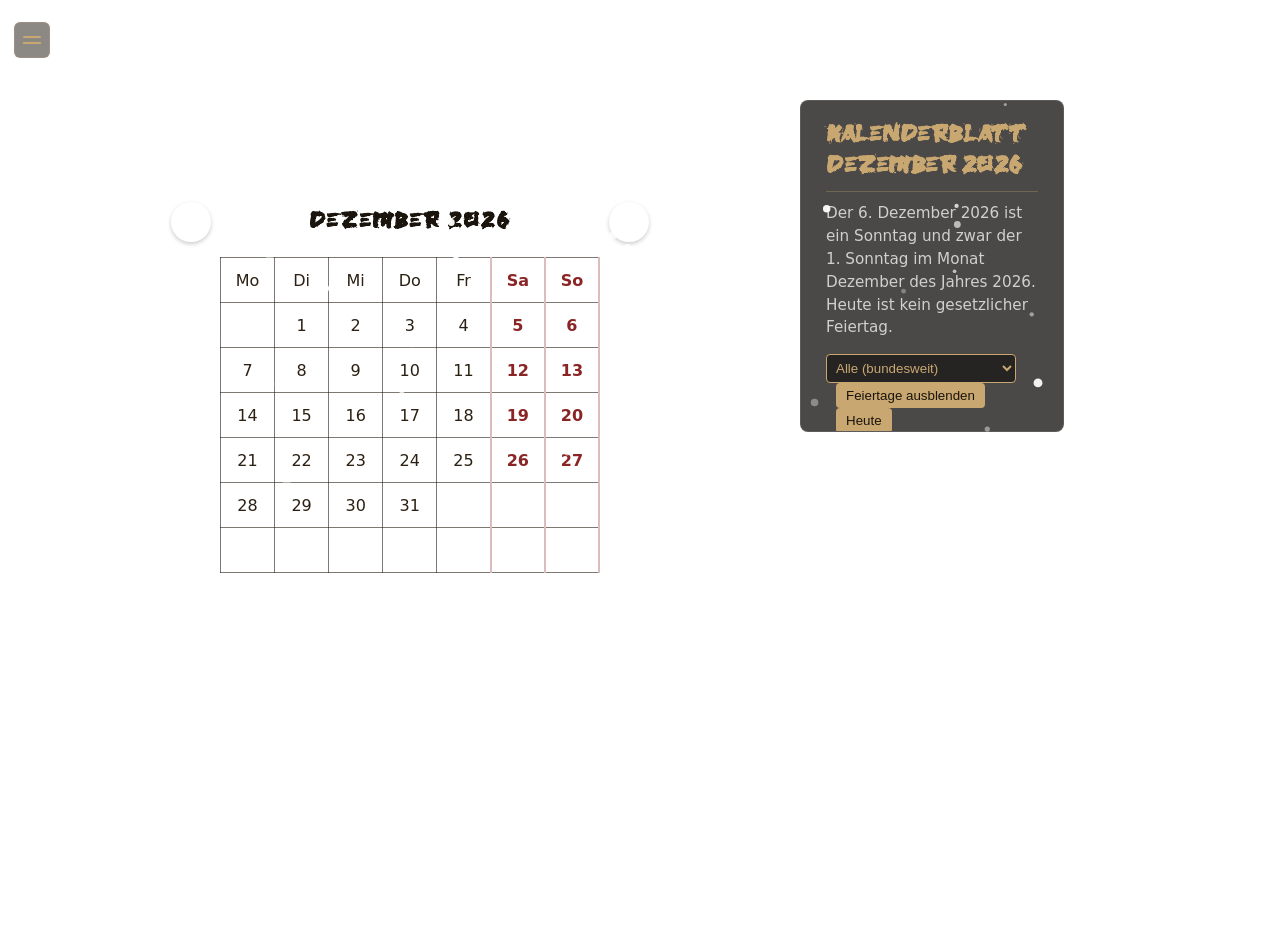
==== index.html @ 2940bd31 "kalendar update" ====
<!doctype html>
<html lang="de">
  <head>
    <meta charset="utf-8" />
    <meta name="viewport" content="width=device-width, initial-scale=1.0" />
    <title>Kalenderblatt</title>

    <!-- CSS-Dateien: aufgeteilt nach Bereichen -->
    <link rel="stylesheet" href="styles/global.css" />
    <link rel="stylesheet" href="styles/sidebar.css" />
    <link rel="stylesheet" href="styles/calendar.css" />
    <link rel="stylesheet" href="styles/info-box.css" />
  </head>

  <body>
    <!-- Haupt-Container: Flexbox, Sidebar links + Content rechts -->
    <div class="app">

      <!-- Button um die Sidebar ein/auszublenden. Bleibt immer sichtbar. -->
      <button id="sidebar-toggle-button" class="sidebar-toggle" onclick="toggleSidebar()" aria-label="Sidebar"></button>

      <!-- ==================== SIDEBAR ==================== -->
      <!-- Sidebar startet versteckt, Standard-Layout ist horizontal -->
      <aside class="sidebar sidebar--hidden">
        <nav class="sidebar__nav">
          <!-- Titel in Deutsch und Japanisch -->
          <span class="sidebar__title sidebar__title--german">Kalender</span>
          <span class="sidebar__title sidebar__title--japanese">カレンダー</span>
        </nav>

        <!-- Info-Karten: Jede Karte nutzt info_field.png als Hintergrund.
             Inhalt wird dynamisch von script.js per renderSidebarInfoCards() befüllt. -->
        <div class="sidebar__info-cards" id="sidebar-info-cards">
        </div>
      </aside>

      <!-- ==================== HAUPTBEREICH ==================== -->
      <main class="content" id="main-area">

        <!-- Kalender mit Navigations-Pfeilen -->
        <div class="content__calendar-wrap" id="calendar-area">
          <!-- Wird von script.js per generateCalendarHtml(true) befüllt -->
        </div>

        <!-- Info-Box unter dem Kalender -->
        <section class="content__info" id="content-info">
          <h1 class="content__title" id="content-title">Kalenderblatt</h1>

          <!-- Hier kommt der dynamische Infotext rein (Wochentag, der wievielte, usw.) -->
          <p class="content__intro" id="content-intro"></p>

          <!-- Bundesland-Dropdown + Feiertage-Toggle -->
          <div style="margin-bottom: 15px;">
            <select id="state-select" onchange="changeStateSelection()" style="padding: 5px; background: rgba(0,0,0,0.5); color: #c9a771; border: 1px solid #c9a771; border-radius: 4px;">
              <option value="ALLE">Alle (bundesweit)</option>
              <option value="DE-BW">Baden-Württemberg</option>
              <option value="DE-BY">Bayern</option>
              <option value="DE-BE">Berlin</option>
              <option value="DE-BB">Brandenburg</option>
              <option value="DE-HB">Bremen</option>
              <option value="DE-HH">Hamburg</option>
              <option value="DE-HE">Hessen</option>
              <option value="DE-MV">Mecklenburg-Vorpommern</option>
              <option value="DE-NI">Niedersachsen</option>
              <option value="DE-NW">Nordrhein-Westfalen</option>
              <option value="DE-RP">Rheinland-Pfalz</option>
              <option value="DE-SL">Saarland</option>
              <option value="DE-SN">Sachsen</option>
              <option value="DE-ST">Sachsen-Anhalt</option>
              <option value="DE-SH">Schleswig-Holstein</option>
              <option value="DE-TH">Thüringen</option>
            </select>
            <button id="holiday-button" onclick="toggleHolidays()" style="padding: 5px 10px; background: #c9a771; color: #1a140c; border: none; border-radius: 4px; cursor: pointer; margin-left: 10px;">
              Feiertage ausblenden
            </button>
            <button onclick="goToToday()" style="padding: 5px 10px; background: #c9a771; color: #1a140c; border: none; border-radius: 4px; cursor: pointer; margin-left: 10px;">
              Heute
            </button>
          </div>

          <!-- Feiertagsliste für den aktuellen Monat -->
          <div id="holiday-list" style="margin-bottom: 15px; font-size: 0.9rem; color: #c9a771; line-height: 1.6;"></div>

          <!-- Historische Ereignisse (dynamisch per Wikidata API aus history.js) -->
          <h2 class="content__subtitle" id="history-title">Historische Ereignisse</h2>
          <ul class="content__events" id="history-events-list">
            <!-- Wird von history.js per loadHistoricalEvents() befüllt -->
          </ul>
        </section>
      </main>
    </div>

    <!-- Scripts am Ende vom Body, damit das HTML schon da ist -->
    <!-- layout.js = Sidebar-Toggle und Layout-Steuerung -->
    <!-- script.js = Kalender + Feiertage -->
    <!-- history.js = historische Ereignisse -->
    <script src="js/layout.js"></script>
    <script src="js/animations.js"></script>
    <script src="js/script.js"></script>
    <script src="js/history.js"></script>
  </body>
</html>
---- styles/global.css ----
/* =========================================================
   GLOBAL.CSS – Grundlegende Einstellungen für die ganze Seite
   ========================================================= */


/* =========================================================
   1) JAPANISCHE SCHRIFTART LADEN
   ========================================================= */

/* Die "Osake" Schriftart liegt im Ordner japan-font/.
   Ich lade sie hier, damit ich sie überall nutzen kann.
   font-display: swap sorgt dafür, dass der Text sofort
   mit einer Ersatzschrift angezeigt wird, bis Osake geladen ist. */
@font-face {
  font-family: 'Osake';
  src: url('../japan-font/Osake.otf') format('opentype'),
       url('../japan-font/Osake.ttf') format('truetype');
  font-weight: normal;
  font-style: normal;
  font-display: swap;
}


/* =========================================================
   2) HTML UND BODY – GRUNDEINSTELLUNGEN
   ========================================================= */

/* Die Seite soll genau den Bildschirm füllen, ohne Scrollen.
   100vh = komplette Bildschirmhöhe.
   overflow: hidden verhindert Scrollbalken. */
html,
body {
  height: 100vh;
  overflow: hidden;
  margin: 0;
  font-family: "Segoe UI", system-ui, -apple-system, sans-serif;
  color: #2c3e50;
}

/* Hintergrund-Einstellungen für den Body.
   Das eigentliche Bild wird per JavaScript gesetzt,
   hier definiere ich nur wie es dargestellt wird. */
body {
  background-size: cover;
  background-position: center;
  background-repeat: no-repeat;
  background-attachment: fixed;
}


/* =========================================================
   3) APP-CONTAINER – FLEX-LAYOUT
   ========================================================= */

/* .app ist der Haupt-Container im HTML.
   display: flex sorgt dafür, dass Sidebar und Content
   nebeneinander angezeigt werden (horizontal). */
.app {
  display: flex;
  min-height: 100vh;
  margin: 0;
  padding: 0;
}


/* =========================================================
   4) TABELLEN-RESET
   ========================================================= */

/* Damit die Kalender-Tabellen keine doppelten Ränder haben
   und standardmäßig keine Borders anzeigen.
   Die eigentlichen Borders setze ich dann gezielt in calendar.css */
table {
  border-collapse: collapse;
}

table,
th,
td {
  border: none;
}
---- styles/sidebar.css ----
/* =========================================================
   SIDEBAR.CSS – Linke Sidebar mit Titel und Mini-Kalender
   ========================================================= */


/* =========================================================
   1) SIDEBAR CONTAINER
   ========================================================= */

/* Die Sidebar hat eine feste Breite von 350px.
   Das Hintergrundbild ist die sidebar1.png Grafik (Holz/Papier-Look).
   Padding oben/unten brauche ich damit der Inhalt
   nicht in die Holzstäbe der Grafik reinragt. */
.sidebar {
  width: 350px;
  min-width: 350px;
  background-image: url('../layout_pictures/sidebar1.png');
  background-size: 100% 100%;
  background-position: top left;
  background-repeat: no-repeat;
  display: flex;
  flex-direction: column;
  padding: 80px 20px 80px 20px;
  margin: 20px 0 20px 20px;
  min-height: calc(100vh - 40px);
  height: calc(100vh - 40px);
  position: relative;
  border: none;
  box-shadow: none;
  border-radius: 0;
}


/* =========================================================
   2) NAVIGATION (TITEL-BEREICH)
   ========================================================= */

/* Oben in der Sidebar steht der Titel.
   Die dünne Linie unten trennt den Titel vom Kalender. */
.sidebar__nav {
  padding: 0 0 16px 0;
  border-bottom: 1px solid rgba(255, 255, 255, 0.08);
  position: relative;
  z-index: 1;
}


/* =========================================================
   3) TITEL-STYLING (DEUTSCH + JAPANISCH)
   ========================================================= */

/* Beide Titel nutzen die Osake-Schriftart.
   Der deutsche steht links, der japanische rechts. */
.sidebar__title {
  font-size: 2.5rem;
  font-weight: 700;
  color: #2c3e50;
  letter-spacing: 0.05em;
  text-shadow: 1px 1px 2px rgba(255, 255, 255, 0.5);
  font-family: 'Osake', "Segoe UI", system-ui, -apple-system, sans-serif;
  margin: 0;
  display: block;
}

/* "Kalender" linksbündig */
.sidebar__title--german {
  text-align: left;
  padding-left: 20px;
  margin-bottom: 8px;
}

/* "カレンダー" rechtsbündig */
.sidebar__title--japanese {
  text-align: right;
  padding-right: 20px;
  margin-top: 0;
}


/* =========================================================
   4) INFO-KARTEN CONTAINER
   ========================================================= */

/* Die Karten werden untereinander gestapelt.
   Padding oben damit sie nicht am Titel kleben. */
.sidebar__info-cards {
  flex: 1;
  display: flex;
  flex-direction: column;
  gap: 12px;
  padding: 20px 10px 0 10px;
  position: relative;
  z-index: 1;
  overflow-y: auto;
}


/* =========================================================
   5) EINZELNE INFO-KARTE
   ========================================================= */

/* Jede Karte nutzt info_field.png als Hintergrund (Bild-in-Bild).
   Das Bild wird auf die volle Kartengröße gestreckt.
   Box-Shadow für den 3D-Effekt / Schattierung. */
.sidebar__info-card {
  background-image: url('../layout_pictures/info_field.png');
  background-size: 100% 100%;
  background-repeat: no-repeat;
  background-position: center;
  padding: 20px 22px;
  display: flex;
  flex-direction: column;
  gap: 3px;
  border-radius: 3px;
  min-height: 42px;
}

/* =========================================================
   6) LABEL (ÜBERSCHRIFT DER KARTE)
   ========================================================= */

/* Klein, dezent, fast wie ein Untertitel.
   Dunkle Farbe damit es auf dem Papier-Hintergrund lesbar ist. */
.sidebar__info-card-label {
  font-size: 0.75rem;
  font-weight: 700;
  text-transform: uppercase;
  letter-spacing: 1.2px;
  color: rgba(43, 32, 19, 0.55);
  font-family: "Segoe UI", system-ui, sans-serif;
}


/* =========================================================
   7) VALUE (WERT / INHALT DER KARTE)
   ========================================================= */

/* Der eigentliche Inhalt: dunkel, klar lesbar,
   in der Osake-Schrift für den Japan-Look. */
.sidebar__info-card-value {
  font-size: 1.1rem;
  font-weight: 600;
  color: #1a140c;
  font-family: 'Osake', "Segoe UI", system-ui, sans-serif;
  line-height: 1.4;
  letter-spacing: 0.3px;
}


/* =========================================================
   10) SIDEBAR VERSTECKEN
   ========================================================= */

/* Wenn die Sidebar ausgeblendet wird, schiebe ich sie
   nach links raus. Die Transition sorgt für eine
   saubere Animation statt hartem Verschwinden. */
.sidebar--hidden {
  width: 0;
  min-width: 0;
  padding: 0;
  margin: 0;
  overflow: hidden;
  opacity: 0;
}

.sidebar {
  transition: width 0.3s ease, min-width 0.3s ease,
              padding 0.3s ease, margin 0.3s ease,
              opacity 0.3s ease;
}


/* =========================================================
   11) SIDEBAR-TOGGLE-BUTTON
   ========================================================= */

/* Drei horizontale Linien (Hamburger-Stil), dezent und elegant.
   Passt zum Japan-Theme mit Gold auf dunklem Grund. */
.sidebar-toggle {
  position: fixed;
  top: 22px;
  left: 14px;
  z-index: 100;
  width: 36px;
  height: 36px;
  border: 1px solid rgba(201, 167, 113, 0.25);
  border-radius: 6px;
  background: rgba(26, 20, 12, 0.5);
  color: #c9a771;
  font-size: 0;
  cursor: pointer;
  display: flex;
  flex-direction: column;
  align-items: center;
  justify-content: center;
  gap: 4px;
  padding: 0;
  transition: all 0.25s ease;
  backdrop-filter: blur(6px);
}

/* Drei Striche per Pseudo-Element + innerer Span simulieren.
   Stattdessen nutze ich box-shadow auf einem einzigen Element. */
.sidebar-toggle::before,
.sidebar-toggle::after {
  content: "";
  display: block;
  width: 18px;
  height: 2px;
  background: #c9a771;
  border-radius: 1px;
  transition: all 0.25s ease;
}

.sidebar-toggle::before {
  box-shadow: 0 6px 0 #c9a771;
}

.sidebar-toggle:hover {
  background: rgba(26, 20, 12, 0.75);
  border-color: rgba(201, 167, 113, 0.45);
  transform: scale(1.05);
}

.sidebar-toggle:hover::before,
.sidebar-toggle:hover::after {
  background: #d4b88a;
}

.sidebar-toggle:hover::before {
  box-shadow: 0 6px 0 #d4b88a;
}

/* Wenn Sidebar offen: mittlerer Strich verschwindet,
   oberer und unterer drehen sich zum X. */
.sidebar-toggle--active::before {
  transform: rotate(45deg) translate(2px, 2px);
  box-shadow: none;
}

.sidebar-toggle--active::after {
  transform: rotate(-45deg) translate(2px, -2px);
}
---- styles/calendar.css ----
/* =========================================================
   CALENDAR.CSS – Hauptkalender, Navigation und Tages-Styling
   ========================================================= */


/* =========================================================
   1) CONTENT-BEREICH (RECHTE SEITE)
   ========================================================= */

/* Standard-Layout: Kalender links, Info-Box rechts daneben.
   Das ist das feste Format – Kalender und Papierrolle
   hängen immer zusammen, Info-Box sitzt rechts daneben.
   max-width: 80% lässt rechts Platz für den Samurai. */
.content {
  flex: 1;
  display: flex;
  flex-direction: row;
  flex-wrap: nowrap;
  align-items: flex-start;
  gap: 20px;
  height: 100vh;
  padding: 20px 20px 20px 40px;
  background-color: transparent;
  overflow: hidden;
  max-width: 80%;
  transition: all 0.3s ease;
}

/* Kalender-Rolle hat jetzt eine feste Breite direkt
   in der Basis-Klasse, daher keine Überschreibung nötig. */

/* Info-Box rechts neben dem Kalender, ein Stück weiter unten.
   overflow-y: auto für Scrollen bei langen Ereignislisten. */
.content .content__info {
  flex: 1;
  max-width: 1000px;
  margin-top: 80px;
  height: calc(60vh - 250px);
  overflow-y: auto;
}

/* Wenn die Sidebar sichtbar ist, wechselt das Layout
   auf vertikal (Kalender oben, Info unten) und wird schmaler,
   damit die Sidebar Platz hat. */
.content--with-sidebar {
  max-width: 45%;
  flex-direction: column;
  flex-wrap: wrap;
  align-items: stretch;
  gap: 0;
}

/* Im Sidebar-Modus: Kalender-Rolle hat die gleiche feste Größe
   aus der Basis-Klasse, keine Überschreibung nötig. */

/* Im Sidebar-Modus: Info-Box unter dem Kalender, kein margin-top */
.content--with-sidebar .content__info {
  max-width: none;
  margin-top: 0;
  height: auto;
  overflow-y: auto;
  flex: 1;
}


/* =========================================================
   2) NAVIGATIONS-BUTTONS (PFEILE ◀ ▶)
   ========================================================= */

/* Die runden Pfeil-Buttons links und rechts vom Monatsnamen.
   Halbtransparenter weißer Hintergrund mit Hover-Effekt. */
.calendar-nav-button {
  width: 40px;
  height: 40px;
  padding: 0;
  margin: 0 auto;
  cursor: pointer;
  border: none;
  border-radius: 50%;
  background: rgba(255, 255, 255, 0.2);
  color: #fff;
  font-size: 18px;
  font-weight: bold;
  display: flex;
  align-items: center;
  justify-content: center;
  transition: all 0.2s ease;
  box-shadow: 0 2px 4px rgba(0, 0, 0, 0.2);
  line-height: 1;
}

/* Beim Hover wird der Button heller und etwas größer */
.calendar-nav-button:hover {
  background: rgba(255, 255, 255, 0.4);
  transform: scale(1.15);
  box-shadow: 0 3px 8px rgba(0, 0, 0, 0.3);
}

/* Beim Klicken kurz kleiner (Feedback-Effekt) */
.calendar-nav-button:active {
  transform: scale(0.95);
}


/* =========================================================
   3) KALENDER-CONTAINER (PAPIERROLLE)
   ========================================================= */

/* Die kalender-style.png ist die Papierrolle.
   Padding ist so gewählt, dass die Tabelle innerhalb
   des "Papiers" sitzt und nicht in die Holzstäbe ragt. */
.content__calendar-wrap {
  flex-shrink: 0;
  flex-grow: 0;
  width: 600px;
  margin-bottom: 15px;
  background-image: url('../layout_pictures/kalender-style.png');
  background-size: 100% 100%;
  background-position: center;
  background-repeat: no-repeat;
  padding: 85px 70px 75px 70px;
  min-height: 550px;
  display: flex;
  align-items: center;
  justify-content: center;
  position: relative;
  box-shadow: none;
}


/* =========================================================
   4) MAIN-KALENDER TABELLE
   ========================================================= */

/* Die Tabelle selbst: transparent, damit das Papier durchscheint.
   max-width: 380px damit sie nicht zu breit wird
   und schön auf dem Papier sitzt. */
.content .calendar--main {
  font-size: 1rem;
  width: 100%;
  max-width: 380px;
  background: transparent;
  border: none;
  box-shadow: none;
  border-radius: 0;
  overflow: visible;
  position: relative;
  z-index: 1;
  backdrop-filter: none;
  table-layout: fixed;
  height: 320px;
}


/* =========================================================
   5) BASIS-STIL FÜR ALLE ZELLEN IM MAIN-KALENDER
   ========================================================= */

/* Grundeinstellungen für alle th und td Zellen.
   Dunkle Schrift auf transparentem Hintergrund. */
.content .calendar--main th,
.content .calendar--main td {
  padding: 2px 4px;
  text-align: center;
  border: 1px solid rgba(40, 30, 20, 0.6);
  color: #2b2013;
  background: transparent;
  font-weight: 500;
  height: 40px;
  vertical-align: middle;
}

/* Alle 6 Zeilen sollen gleich hoch sein */
.content .calendar--main tbody {
  height: 100%;
}

.content .calendar--main tbody tr {
  height: calc(100% / 6);
}


/* =========================================================
   6) HEADER-ZEILEN IM MAIN-KALENDER
   ========================================================= */

/* Erste Zeile = Monatsname + Jahr (groß) */
.content .calendar--main thead tr:first-child th {
  background: transparent;
  color: #1a140c;
  font-weight: 700;
  font-size: 1.3rem;
  padding: 20px 22px;
  border: 1px solid rgba(40, 30, 20, 0.6);
  text-shadow: none;
  letter-spacing: 0.5px;
}

/* Wenn Navigation da ist, hat die Header-Zelle keinen Border
   und nutzt Flexbox für die Positionierung */
.content .calendar--main thead tr:first-child th.calendar-header-cell {
  border: none;
  padding: 15px 10px;
  background: transparent;
  position: relative;
}

/* Flex-Container für Pfeile und Monatsname */
.calendar-header-flex {
  display: flex;
  justify-content: center;
  align-items: center;
  width: 100%;
  position: relative;
}

/* Monatsname in der Osake-Schrift, mittig */
.calendar-header-flex .month-header {
  font-size: 1.4rem;
  font-weight: 700;
  font-family: 'Osake', Arial, sans-serif;
  color: #1a140c;
  white-space: nowrap;
  letter-spacing: 1px;
}

/* Pfeile per position: absolute nach außen schieben */
.calendar-header-flex .calendar-nav-button {
  position: absolute;
  top: 50%;
  transform: translateY(-50%);
}

.calendar-header-flex .calendar-nav-button:first-child {
  left: -60px;
}

.calendar-header-flex .calendar-nav-button:last-child {
  right: -60px;
}

/* Zweite Zeile = Wochentage (MO, DI, MI, ...) */
.content .calendar--main thead tr:last-child th {
  background: transparent;
  color: #1a140c;
  font-size: 0.9rem;
  font-weight: 700;
  padding: 12px 22px;
  border: 1px solid rgba(40, 30, 20, 0.6);
  border-bottom: 2px solid rgba(40, 30, 20, 0.8);
  text-transform: uppercase;
  letter-spacing: 0.5px;
  text-shadow: none;
  width: calc(100% / 7);
}


/* =========================================================
   7) TAGESZELLEN IM MAIN-KALENDER
   ========================================================= */

/* Tage werden in der Osake-Schrift angezeigt.
   7 gleich große Spalten. */
.content .calendar--main tbody td {
  color: #2b2013;
  font-size: 1.05rem;
  transition: all 0.2s ease;
  font-family: 'Osake', Arial, sans-serif;
  text-shadow: none;
  width: calc(100% / 7);
  position: relative;
}

/* Tage mit Inhalt bekommen einen Pointer-Cursor */
.content .calendar--main tbody td:not(:empty) {
  cursor: pointer;
}


/* =========================================================
   8) WOCHENENDEN (SAMSTAG + SONNTAG)
   ========================================================= */

/* Wochenenden in dunklem Rot (#8b2525) hervorheben.
   Gilt für Header (th) und Tageszellen (td).
   Beide Kalender: Main + Sidebar. */
.content .calendar--main th.saturday,
.content .calendar--main td.saturday,
.sidebar .calendar--sidebar th.saturday,
.sidebar .calendar--sidebar td.saturday {
  background-color: transparent;
  color: #8b2525;
  font-weight: bold;
}

.content .calendar--main th.sunday,
.content .calendar--main td.sunday,
.sidebar .calendar--sidebar th.sunday,
.sidebar .calendar--sidebar td.sunday {
  background-color: transparent;
  color: #8b2525;
  font-weight: bold;
}

/* Wochenenden-Spalten mit rotem Rand markieren */
.content .calendar--main th.saturday,
.content .calendar--main td.saturday,
.sidebar .calendar--sidebar th.saturday,
.sidebar .calendar--sidebar td.saturday {
  border-left: 2px solid rgba(139, 37, 37, 0.3);
  border-right: 2px solid rgba(139, 37, 37, 0.3);
}

.content .calendar--main th.sunday,
.content .calendar--main td.sunday,
.sidebar .calendar--sidebar th.sunday,
.sidebar .calendar--sidebar td.sunday {
  border-left: 2px solid rgba(139, 37, 37, 0.3);
  border-right: 2px solid rgba(139, 37, 37, 0.3);
}


/* =========================================================
   9) VORMONATS- UND FOLGEMONATSZAHLEN
   ========================================================= */

/* Falls ich mal Tage vom Vor-/Folgemonat anzeige,
   sollen die ganz dezent sein. */
.content .calendar--main td.other-month {
  color: rgba(43, 32, 19, 0.25);
  font-weight: normal;
}

.content .calendar--main td.other-month.saturday,
.content .calendar--main td.other-month.sunday {
  color: rgba(139, 37, 37, 0.2);
}


/* =========================================================
   10) LEERE ZELLEN
   ========================================================= */

/* Leere Zellen vor dem 1. und nach dem letzten Tag.
   Kein Klick-Zeiger, sonst denkt man da ist was. */
.content .calendar--main td.empty-cell,
.sidebar .calendar--sidebar td.empty-cell {
  background: transparent;
  cursor: default;
}

/* Wochenenden-Rand auch bei leeren Zellen beibehalten
   damit die Spalte durchgängig markiert ist */
.content .calendar--main td.empty-cell.saturday,
.content .calendar--main td.empty-cell.sunday,
.sidebar .calendar--sidebar td.empty-cell.saturday,
.sidebar .calendar--sidebar td.empty-cell.sunday {
  border-left: 2px solid rgba(139, 37, 37, 0.3);
  border-right: 2px solid rgba(139, 37, 37, 0.3);
}


/* =========================================================
   11) FEIERTAGE IM KALENDER MARKIEREN
   ========================================================= */

/* Feiertage bekommen einen roten Hintergrund
   und einen inneren Rand (box-shadow inset).
   So sieht man sie sofort. */
.content .calendar--main td.holiday,
.sidebar .calendar--sidebar td.holiday {
  background: rgba(139, 37, 37, 0.35);
  color: #8b2525;
  font-weight: 900;
  box-shadow: inset 0 0 0 2px rgba(139, 37, 37, 0.6);
}


/* =========================================================
   12) HEUTIGES DATUM MARKIEREN (ENSŌ-KREIS)
   ========================================================= */

/* Das heutige Datum bekommt einen Ensō-Kreis (禅)
   als Markierung. Der Kreis liegt per ::before
   hinter der Tageszahl. */
.content .calendar--main td.today,
.sidebar .calendar--sidebar td.today {
  position: relative;
  z-index: 1;
}

.content .calendar--main td.today::before,
.sidebar .calendar--sidebar td.today::before {
  content: "";
  position: absolute;
  top: 50%;
  left: 50%;
  transform: translate(-50%, -45%);
  width: 45px;
  height: 45px;
  background-image: url('../layout_pictures/enso.png');
  background-size: contain;
  background-repeat: no-repeat;
  background-position: center;
  z-index: 0;
  pointer-events: none;
}

/* In der Sidebar etwas kleiner */
.sidebar .calendar--sidebar td.today::before {
  width: 30px;
  height: 30px;
  transform: translate(-50%, -45%);
}


/* =========================================================
   13) AUSGEWÄHLTER TAG (SCHWARZER ENSŌ-KREIS)
   ========================================================= */

/* Wenn ich einen anderen Tag als heute anklicke,
   bekommt dieser den schwarzen Ensō-Kreis (enso_black.png).
   mix-blend-mode: multiply sorgt dafür, dass der weiße
   Hintergrund vom PNG verschwindet und nur der Pinselstrich
   auf dem Papier sichtbar ist. */
.content .calendar--main td.selected {
  position: relative;
  z-index: 1;
}

.content .calendar--main td.selected::before {
  content: "";
  position: absolute;
  top: 50%;
  left: 50%;
  transform: translate(-50%, -50%);
  width: 38px;
  height: 38px;
  background-image: url('../layout_pictures/enso_black.png');
  background-size: contain;
  background-repeat: no-repeat;
  background-position: center;
  z-index: 0;
  pointer-events: none;
  mix-blend-mode: multiply;
}


/* =========================================================
   14) HOVER-EFFEKT
   ========================================================= */

/* Der Hover-Effekt kommt am Ende, damit er alle anderen
   Farben überschreibt. Tage werden beim Hover
   leicht vergrößert und fetter. */
.content .calendar--main td:hover:not(.empty-cell) {
  cursor: pointer;
  transform: scale(1.05);
  transition: all 0.2s ease;
  box-shadow: none;
  font-weight: 700;
  color: #1a140c;
}

.content .calendar--main td {
  transition: background-color 0.2s ease, transform 0.2s ease;
}
---- styles/info-box.css ----
/* =========================================================
   INFO-BOX.CSS – Info-Bereich unter dem Kalender
   ========================================================= */


/* =========================================================
   1) INFO-BOX CONTAINER
   ========================================================= */

/* Glasmorphismus-Effekt: dunkler halbtransparenter Hintergrund
   mit blur-Filter. Dadurch scheint das Hintergrundbild
   leicht durch und es sieht edel aus. */
.content__info {
  background: rgba(15, 12, 10, 0.75);
  backdrop-filter: blur(5px);
  border-radius: 8px;
  padding: 20px 25px;
  border: 1px solid rgba(255, 255, 255, 0.1);
  flex: 1;
  overflow-y: auto;
  margin-bottom: 20px;
}


/* =========================================================
   2) ÜBERSCHRIFT (KALENDERBLATT + MONAT)
   ========================================================= */

/* Alt-Gold/Bronze Farbe (#c9a771) passend zum Japan-Thema.
   Die dünne Linie unten trennt die Überschrift vom Rest. */
.content__title {
  margin: 0 0 10px 0;
  font-size: 1.5rem;
  font-weight: 700;
  color: #c9a771;
  border-bottom: 1px solid rgba(201, 167, 113, 0.3);
  padding-bottom: 8px;
  letter-spacing: -0.02em;
  line-height: 1.3;
  font-family: 'Osake', "Segoe UI", system-ui, -apple-system, sans-serif;
}


/* =========================================================
   3) VERTIKALER TEXT (OPTIONAL)
   ========================================================= */

/* Falls ich irgendwo vertikalen japanischen Text brauche.
   writing-mode: vertical-rl dreht den Text von oben nach unten. */
.vertikaler-text {
  writing-mode: vertical-rl;
  text-orientation: upright;
  font-family: 'Osake', "Segoe UI", system-ui, -apple-system, sans-serif;
  font-size: 1.5rem;
  color: #2b2013;
  letter-spacing: 5px;
}


/* =========================================================
   4) INTRO-TEXT (DATUM-BESCHREIBUNG)
   ========================================================= */

/* Der dynamische Text der beschreibt welcher Tag heute ist.
   Helles Grau auf dunklem Hintergrund. */
.content__intro {
  margin: 0 0 15px 0;
  font-size: 0.95rem;
  color: #d0d0d0;
  line-height: 1.5;
}


/* =========================================================
   5) UNTERTITEL (HISTORISCHE EREIGNISSE)
   ========================================================= */

/* Etwas helleres Gold als die Hauptüberschrift. */
.content__subtitle {
  margin: 0 0 10px 0;
  font-size: 1rem;
  font-weight: 600;
  color: #b0956d;
}


/* =========================================================
   6) EREIGNIS-LISTE
   ========================================================= */

/* Die historischen Ereignisse als <ul>.
   Gleiche Farbe wie der Intro-Text. */
.content__events {
  margin: 0 0 15px 0;
  padding-left: 20px;
  line-height: 1.5;
  color: #d0d0d0;
  font-size: 0.95rem;
}

/* Abstand zwischen den einzelnen Ereignissen */
.content__events li {
  margin-bottom: 12px;
}

/* Letztes Element braucht keinen Abstand nach unten */
.content__events li:last-child {
  margin-bottom: 0;
}


/* =========================================================
   7) LADEANIMATION (SPINNER + PULSIERENDE PUNKTE)
   ========================================================= */

/* Container für die Ladeanimation.
   Wird als <li> eingesetzt wenn die API lädt.
   Kein Aufzählungszeichen, alles zentriert. */
.history-loader {
  list-style: none;
  display: flex;
  flex-direction: column;
  align-items: center;
  justify-content: center;
  padding: 30px 0;
  gap: 12px;
  margin-left: -20px;
}

/* Drehender Kreis im Gold-Ton passend zum Japan-Theme.
   Nur der obere Rand ist sichtbar (border-top),
   der Rest ist fast unsichtbar → erzeugt den Spin-Effekt. */
.history-loader__spinner {
  width: 28px;
  height: 28px;
  border: 3px solid rgba(201, 167, 113, 0.15);
  border-top: 3px solid #c9a771;
  border-radius: 50%;
  animation: historySpinnerRotate 0.8s linear infinite;
}

@keyframes historySpinnerRotate {
  0%   { transform: rotate(0deg); }
  100% { transform: rotate(360deg); }
}

/* Text neben dem Spinner */
.history-loader__text {
  color: #c9a771;
  font-size: 0.85rem;
  letter-spacing: 0.3px;
}

/* Drei Punkte die nacheinander aufleuchten.
   Jeder Punkt bekommt eine leichte Verzögerung,
   so entsteht ein Wellen-Effekt: . .. ... */
.history-loader__dots span {
  opacity: 0;
  animation: historyDotPulse 1.4s ease-in-out infinite;
  font-weight: bold;
}

.history-loader__dots span:nth-child(1) {
  animation-delay: 0s;
}

.history-loader__dots span:nth-child(2) {
  animation-delay: 0.2s;
}

.history-loader__dots span:nth-child(3) {
  animation-delay: 0.4s;
}

@keyframes historyDotPulse {
  0%, 80%, 100% { opacity: 0; }
  40%           { opacity: 1; }
}
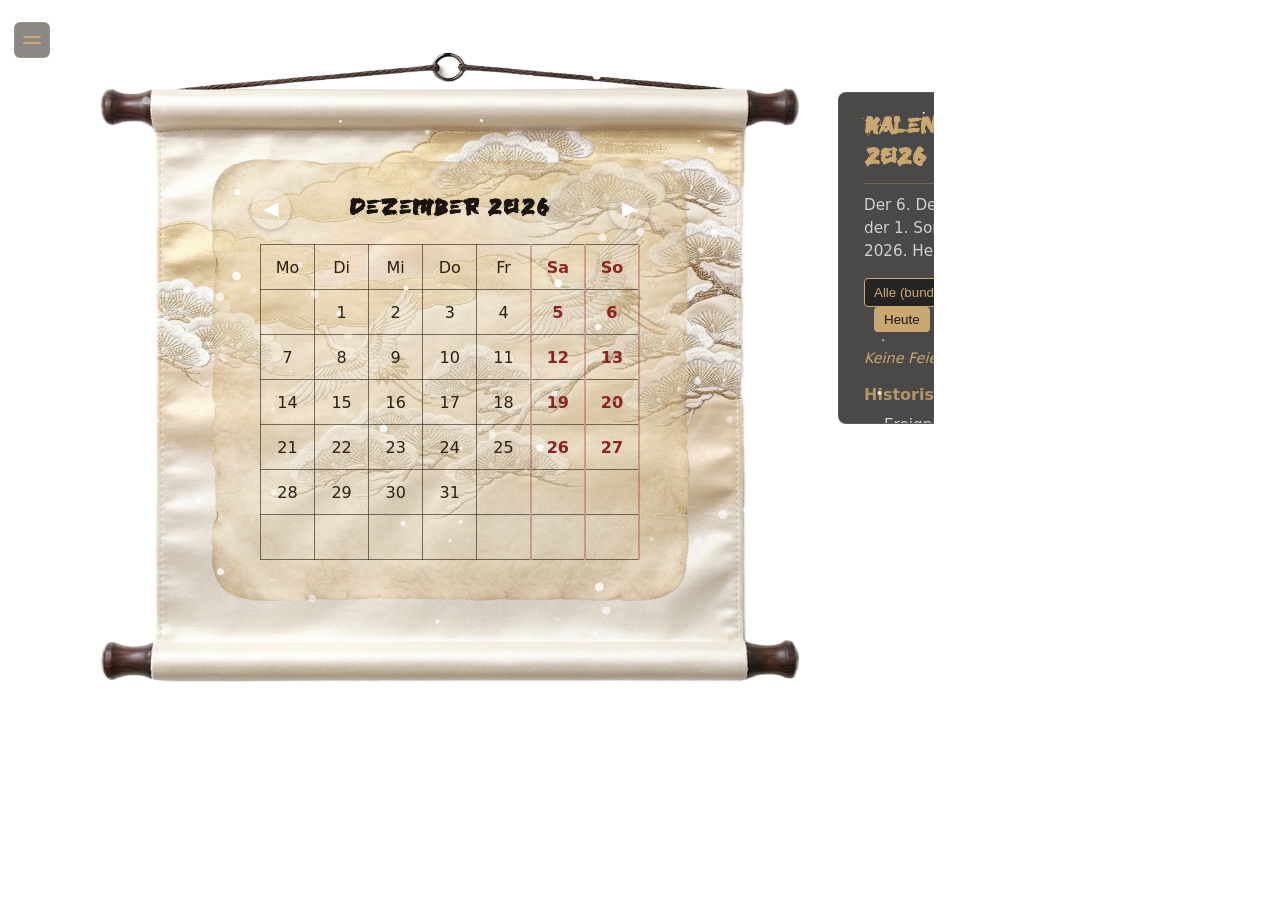
==== commit 750ad6b3: "roll update" ====
--- a/index.html
+++ b/index.html
@@ -8,6 +8,7 @@
     <!-- CSS-Dateien: aufgeteilt nach Bereichen -->
     <link rel="stylesheet" href="styles/global.css" />
     <link rel="stylesheet" href="styles/sidebar.css" />
+    <link rel="stylesheet" href="styles/calendar-unit.css" />
     <link rel="stylesheet" href="styles/calendar.css" />
     <link rel="stylesheet" href="styles/info-box.css" />
   </head>
@@ -37,9 +38,13 @@
       <!-- ==================== HAUPTBEREICH ==================== -->
       <main class="content" id="main-area">
 
-        <!-- Kalender mit Navigations-Pfeilen -->
-        <div class="content__calendar-wrap" id="calendar-area">
-          <!-- Wird von script.js per generateCalendarHtml(true) befüllt -->
+        <!-- Kalender-Unit: Rolle + Pergament + Kalender als feste Einheit -->
+        <div class="calendar-unit">
+          <div class="calendar-unit__roll" id="calendar-roll-area"></div>
+          <div class="calendar-unit__parchment"></div>
+          <div class="calendar-unit__calendar" id="calendar-area">
+            <!-- Wird von script.js per generateCalendarHtml(true) befüllt -->
+          </div>
         </div>
 
         <!-- Info-Box unter dem Kalender -->
@@ -90,13 +95,16 @@
       </main>
     </div>
 
-    <!-- Scripts am Ende vom Body, damit das HTML schon da ist -->
-    <!-- layout.js = Sidebar-Toggle und Layout-Steuerung -->
-    <!-- script.js = Kalender + Feiertage -->
-    <!-- history.js = historische Ereignisse -->
+    <!-- Scripts: Reihenfolge wichtig (Abhängigkeiten) -->
+    <script src="js/config.js"></script>
+    <script src="js/date-utils.js"></script>
+    <script src="js/utils.js"></script>
+    <script src="js/holidays.js"></script>
+    <script src="js/backgrounds.js"></script>
     <script src="js/layout.js"></script>
     <script src="js/animations.js"></script>
+    <script src="js/history.js"></script>
+    <script src="js/sidebar.js"></script>
     <script src="js/script.js"></script>
-    <script src="js/history.js"></script>
   </body>
 </html>
--- a/styles/global.css
+++ b/styles/global.css
@@ -4,7 +4,7 @@
 
 
 /* =========================================================
-   1) JAPANISCHE SCHRIFTART LADEN
+   JAPANISCHE SCHRIFTART LADEN
    ========================================================= */
 
 /* Die "Osake" Schriftart liegt im Ordner japan-font/.
@@ -22,7 +22,7 @@
 
 
 /* =========================================================
-   2) HTML UND BODY – GRUNDEINSTELLUNGEN
+   HTML UND BODY – GRUNDEINSTELLUNGEN
    ========================================================= */
 
 /* Die Seite soll genau den Bildschirm füllen, ohne Scrollen.
@@ -49,7 +49,7 @@
 
 
 /* =========================================================
-   3) APP-CONTAINER – FLEX-LAYOUT
+   APP-CONTAINER – FLEX-LAYOUT
    ========================================================= */
 
 /* .app ist der Haupt-Container im HTML.
@@ -57,14 +57,21 @@
    nebeneinander angezeigt werden (horizontal). */
 .app {
   display: flex;
+  justify-content: flex-start;
+  width: 100%;
   min-height: 100vh;
   margin: 0;
   padding: 0;
 }
 
+/* main-Reset: Browser setzen oft Margin – das verursacht den linken Abstand */
+main.content {
+  margin: 0 !important;
+}
+
 
 /* =========================================================
-   4) TABELLEN-RESET
+   TABELLEN-RESET
    ========================================================= */
 
 /* Damit die Kalender-Tabellen keine doppelten Ränder haben
--- a/styles/sidebar.css
+++ b/styles/sidebar.css
@@ -4,7 +4,7 @@
 
 
 /* =========================================================
-   1) SIDEBAR CONTAINER
+   SIDEBAR CONTAINER
    ========================================================= */
 
 /* Die Sidebar hat eine feste Breite von 350px.
@@ -32,7 +32,7 @@
 
 
 /* =========================================================
-   2) NAVIGATION (TITEL-BEREICH)
+   NAVIGATION (TITEL-BEREICH)
    ========================================================= */
 
 /* Oben in der Sidebar steht der Titel.
@@ -46,7 +46,7 @@
 
 
 /* =========================================================
-   3) TITEL-STYLING (DEUTSCH + JAPANISCH)
+   TITEL-STYLING (DEUTSCH + JAPANISCH)
    ========================================================= */
 
 /* Beide Titel nutzen die Osake-Schriftart.
@@ -78,7 +78,7 @@
 
 
 /* =========================================================
-   4) INFO-KARTEN CONTAINER
+   INFO-KARTEN CONTAINER
    ========================================================= */
 
 /* Die Karten werden untereinander gestapelt.
@@ -96,7 +96,7 @@
 
 
 /* =========================================================
-   5) EINZELNE INFO-KARTE
+   EINZELNE INFO-KARTE
    ========================================================= */
 
 /* Jede Karte nutzt info_field.png als Hintergrund (Bild-in-Bild).
@@ -116,7 +116,7 @@
 }
 
 /* =========================================================
-   6) LABEL (ÜBERSCHRIFT DER KARTE)
+   LABEL (ÜBERSCHRIFT DER KARTE)
    ========================================================= */
 
 /* Klein, dezent, fast wie ein Untertitel.
@@ -132,7 +132,7 @@
 
 
 /* =========================================================
-   7) VALUE (WERT / INHALT DER KARTE)
+   VALUE (WERT / INHALT DER KARTE)
    ========================================================= */
 
 /* Der eigentliche Inhalt: dunkel, klar lesbar,
@@ -148,17 +148,18 @@
 
 
 /* =========================================================
-   10) SIDEBAR VERSTECKEN
+   SIDEBAR VERSTECKEN
    ========================================================= */
 
 /* Wenn die Sidebar ausgeblendet wird, schiebe ich sie
    nach links raus. Die Transition sorgt für eine
    saubere Animation statt hartem Verschwinden. */
 .sidebar--hidden {
-  width: 0;
-  min-width: 0;
-  padding: 0;
-  margin: 0;
+  width: 0 !important;
+  min-width: 0 !important;
+  flex: 0 0 0 !important;
+  padding: 0 !important;
+  margin: 0 !important;
   overflow: hidden;
   opacity: 0;
 }
@@ -171,7 +172,7 @@
 
 
 /* =========================================================
-   11) SIDEBAR-TOGGLE-BUTTON
+   SIDEBAR-TOGGLE-BUTTON
    ========================================================= */
 
 /* Drei horizontale Linien (Hamburger-Stil), dezent und elegant.
--- a/styles/calendar-unit.css
+++ b/styles/calendar-unit.css
@@ -0,0 +1,64 @@
+/* =========================================================
+   CALENDAR-UNIT.CSS – Fixe Einheit: Rolle + Pergament + Kalender
+   Ein Element, feste Größe. Bewegt man eins, bewegt sich alles mit.
+   Breite hier ändern – der linke Rand bleibt fix (align-self: flex-start).
+   ========================================================= */
+
+
+/* Die Kalender-Unit: feste Größe, immer links ausgerichtet.
+   flex-shrink: 0 verhindert Schrumpfen – Abstand zur linken Wand bleibt. */
+
+  .calendar-unit {
+  flex-shrink: 0;
+  flex-grow: 0;
+  width: var(--calendar-unit-width);
+  min-height: 630px;
+  min-width: 700px;
+  margin-left: 100px;
+  margin-top: 40px;
+  margin-right: 30px;
+  position: relative;
+  display: flex;
+  align-items: center;
+  justify-content: center;
+  box-sizing: border-box;
+}
+
+/* Schicht 1: Monats-Rolle (Hintergrund, per JS gesetzt) */
+.calendar-unit__roll {
+  position: absolute;
+  top: 0;
+  left: 0;
+  right: 0;
+  bottom: 0;
+  background-image: url('../layout_pictures/kalender-style.png');
+  background-size: 100% 100%;
+  background-position: center;
+  background-repeat: no-repeat;
+  z-index: 0;
+}
+
+/* Schicht 2: Pergament-Overlay – fix auf der Rolle */
+.calendar-unit__parchment {
+  position: absolute;
+  top: 52%;
+  left: 50%;
+  transform: translate(-50%, -50%);
+  width: 520px;
+  height: 480px;
+  background-image: url('../layout_pictures/parchment_sheet.png');
+  background-size: 100% 100%;
+  background-position: center;
+  background-repeat: no-repeat;
+  opacity: 0.5;
+  pointer-events: none;
+  z-index: 1;
+}
+
+/* Schicht 3: Kalender – fix auf dem Pergament */
+.calendar-unit__calendar {
+  position: relative;
+  z-index: 2;
+  width: 100%;
+  max-width: 380px;
+}
--- a/styles/calendar.css
+++ b/styles/calendar.css
@@ -4,25 +4,28 @@
 
 
 /* =========================================================
-   1) CONTENT-BEREICH (RECHTE SEITE)
-   ========================================================= */
-
-/* Standard-Layout: Kalender links, Info-Box rechts daneben.
-   Das ist das feste Format – Kalender und Papierrolle
-   hängen immer zusammen, Info-Box sitzt rechts daneben.
-   max-width: 80% lässt rechts Platz für den Samurai. */
+   CONTENT-BEREICH (RECHTE SEITE)
+   ========================================================= */
+
+/* Standard-Layout (Sidebar geschlossen): Kalender ganz links,
+   Rolle + Pergament bündig zum linken Rand.
+   max-width: 72% hält alles links vom Ninja/Samurai. */
 .content {
-  flex: 1;
+  flex: 1 1 0;
+  min-width: 0;
+  width: 72%;
+  max-width: 72%;
   display: flex;
   flex-direction: row;
   flex-wrap: nowrap;
   align-items: flex-start;
-  gap: 20px;
+  justify-content: flex-start;
+  gap: 8px;
   height: 100vh;
-  padding: 20px 20px 20px 40px;
+  padding: 12px 12px 12px 0;
+  margin: 0;
   background-color: transparent;
   overflow: hidden;
-  max-width: 80%;
   transition: all 0.3s ease;
 }
 
@@ -30,9 +33,10 @@
    in der Basis-Klasse, daher keine Überschreibung nötig. */
 
 /* Info-Box rechts neben dem Kalender, ein Stück weiter unten.
-   overflow-y: auto für Scrollen bei langen Ereignislisten. */
+   min-width verhindert Quetschen der Ereignistexte; flex: 1 nutzt verfügbaren Platz. */
 .content .content__info {
   flex: 1;
+  min-width: 380px;
   max-width: 1000px;
   margin-top: 80px;
   height: calc(60vh - 250px);
@@ -64,7 +68,7 @@
 
 
 /* =========================================================
-   2) NAVIGATIONS-BUTTONS (PFEILE ◀ ▶)
+   NAVIGATIONS-BUTTONS (PFEILE ◀ ▶)
    ========================================================= */
 
 /* Die runden Pfeil-Buttons links und rechts vom Monatsnamen.
@@ -102,39 +106,22 @@
 }
 
 
-/* =========================================================
-   3) KALENDER-CONTAINER (PAPIERROLLE)
-   ========================================================= */
-
-/* Die kalender-style.png ist die Papierrolle.
-   Padding ist so gewählt, dass die Tabelle innerhalb
-   des "Papiers" sitzt und nicht in die Holzstäbe ragt. */
-.content__calendar-wrap {
-  flex-shrink: 0;
-  flex-grow: 0;
-  width: 600px;
+/* Kalender-Unit liegt in calendar-unit.css.
+   Der Container .content hält die Unit links (align-items: flex-start). */
+
+/* Margin für die Kalender-Unit (Rolle + Pergament + Kalender) */
+.content .calendar-unit {
   margin-bottom: 15px;
-  background-image: url('../layout_pictures/kalender-style.png');
-  background-size: 100% 100%;
-  background-position: center;
-  background-repeat: no-repeat;
-  padding: 85px 70px 75px 70px;
-  min-height: 550px;
-  display: flex;
-  align-items: center;
-  justify-content: center;
-  position: relative;
-  box-shadow: none;
-}
-
-
-/* =========================================================
-   4) MAIN-KALENDER TABELLE
-   ========================================================= */
-
-/* Die Tabelle selbst: transparent, damit das Papier durchscheint.
-   max-width: 380px damit sie nicht zu breit wird
-   und schön auf dem Papier sitzt. */
+  align-self: flex-start;
+}
+
+
+/* =========================================================
+   MAIN-KALENDER TABELLE
+   ========================================================= */
+
+/* Die Tabelle selbst: transparent, damit das Pergament durchscheint. */
+.calendar-unit__calendar .calendar--main,
 .content .calendar--main {
   font-size: 1rem;
   width: 100%;
@@ -153,7 +140,7 @@
 
 
 /* =========================================================
-   5) BASIS-STIL FÜR ALLE ZELLEN IM MAIN-KALENDER
+   BASIS-STIL FÜR ALLE ZELLEN IM MAIN-KALENDER
    ========================================================= */
 
 /* Grundeinstellungen für alle th und td Zellen.
@@ -181,7 +168,7 @@
 
 
 /* =========================================================
-   6) HEADER-ZEILEN IM MAIN-KALENDER
+   HEADER-ZEILEN IM MAIN-KALENDER
    ========================================================= */
 
 /* Erste Zeile = Monatsname + Jahr (groß) */
@@ -232,11 +219,11 @@
 }
 
 .calendar-header-flex .calendar-nav-button:first-child {
-  left: -60px;
+  left: -20px;
 }
 
 .calendar-header-flex .calendar-nav-button:last-child {
-  right: -60px;
+  right: -20px;
 }
 
 /* Zweite Zeile = Wochentage (MO, DI, MI, ...) */
@@ -256,7 +243,7 @@
 
 
 /* =========================================================
-   7) TAGESZELLEN IM MAIN-KALENDER
+   TAGESZELLEN IM MAIN-KALENDER
    ========================================================= */
 
 /* Tage werden in der Osake-Schrift angezeigt.
@@ -278,7 +265,7 @@
 
 
 /* =========================================================
-   8) WOCHENENDEN (SAMSTAG + SONNTAG)
+   WOCHENENDEN (SAMSTAG + SONNTAG)
    ========================================================= */
 
 /* Wochenenden in dunklem Rot (#8b2525) hervorheben.
@@ -321,7 +308,7 @@
 
 
 /* =========================================================
-   9) VORMONATS- UND FOLGEMONATSZAHLEN
+   VORMONATS- UND FOLGEMONATSZAHLEN
    ========================================================= */
 
 /* Falls ich mal Tage vom Vor-/Folgemonat anzeige,
@@ -338,7 +325,7 @@
 
 
 /* =========================================================
-   10) LEERE ZELLEN
+   LEERE ZELLEN
    ========================================================= */
 
 /* Leere Zellen vor dem 1. und nach dem letzten Tag.
@@ -361,7 +348,7 @@
 
 
 /* =========================================================
-   11) FEIERTAGE IM KALENDER MARKIEREN
+   FEIERTAGE IM KALENDER MARKIEREN
    ========================================================= */
 
 /* Feiertage bekommen einen roten Hintergrund
@@ -377,7 +364,7 @@
 
 
 /* =========================================================
-   12) HEUTIGES DATUM MARKIEREN (ENSŌ-KREIS)
+   HEUTIGES DATUM MARKIEREN (ENSŌ-KREIS)
    ========================================================= */
 
 /* Das heutige Datum bekommt einen Ensō-Kreis (禅)
@@ -415,7 +402,7 @@
 
 
 /* =========================================================
-   13) AUSGEWÄHLTER TAG (SCHWARZER ENSŌ-KREIS)
+   AUSGEWÄHLTER TAG (SCHWARZER ENSŌ-KREIS)
    ========================================================= */
 
 /* Wenn ich einen anderen Tag als heute anklicke,
@@ -447,7 +434,7 @@
 
 
 /* =========================================================
-   14) HOVER-EFFEKT
+   HOVER-EFFEKT
    ========================================================= */
 
 /* Der Hover-Effekt kommt am Ende, damit er alle anderen
--- a/styles/info-box.css
+++ b/styles/info-box.css
@@ -4,7 +4,7 @@
 
 
 /* =========================================================
-   1) INFO-BOX CONTAINER
+   INFO-BOX CONTAINER
    ========================================================= */
 
 /* Glasmorphismus-Effekt: dunkler halbtransparenter Hintergrund
@@ -23,7 +23,7 @@
 
 
 /* =========================================================
-   2) ÜBERSCHRIFT (KALENDERBLATT + MONAT)
+   ÜBERSCHRIFT (KALENDERBLATT + MONAT)
    ========================================================= */
 
 /* Alt-Gold/Bronze Farbe (#c9a771) passend zum Japan-Thema.
@@ -42,7 +42,7 @@
 
 
 /* =========================================================
-   3) VERTIKALER TEXT (OPTIONAL)
+   VERTIKALER TEXT (OPTIONAL)
    ========================================================= */
 
 /* Falls ich irgendwo vertikalen japanischen Text brauche.
@@ -58,7 +58,7 @@
 
 
 /* =========================================================
-   4) INTRO-TEXT (DATUM-BESCHREIBUNG)
+   INTRO-TEXT (DATUM-BESCHREIBUNG)
    ========================================================= */
 
 /* Der dynamische Text der beschreibt welcher Tag heute ist.
@@ -72,7 +72,7 @@
 
 
 /* =========================================================
-   5) UNTERTITEL (HISTORISCHE EREIGNISSE)
+   UNTERTITEL (HISTORISCHE EREIGNISSE)
    ========================================================= */
 
 /* Etwas helleres Gold als die Hauptüberschrift. */
@@ -85,7 +85,7 @@
 
 
 /* =========================================================
-   6) EREIGNIS-LISTE
+   EREIGNIS-LISTE
    ========================================================= */
 
 /* Die historischen Ereignisse als <ul>.
@@ -110,7 +110,7 @@
 
 
 /* =========================================================
-   7) LADEANIMATION (SPINNER + PULSIERENDE PUNKTE)
+   LADEANIMATION (SPINNER + PULSIERENDE PUNKTE)
    ========================================================= */
 
 /* Container für die Ladeanimation.
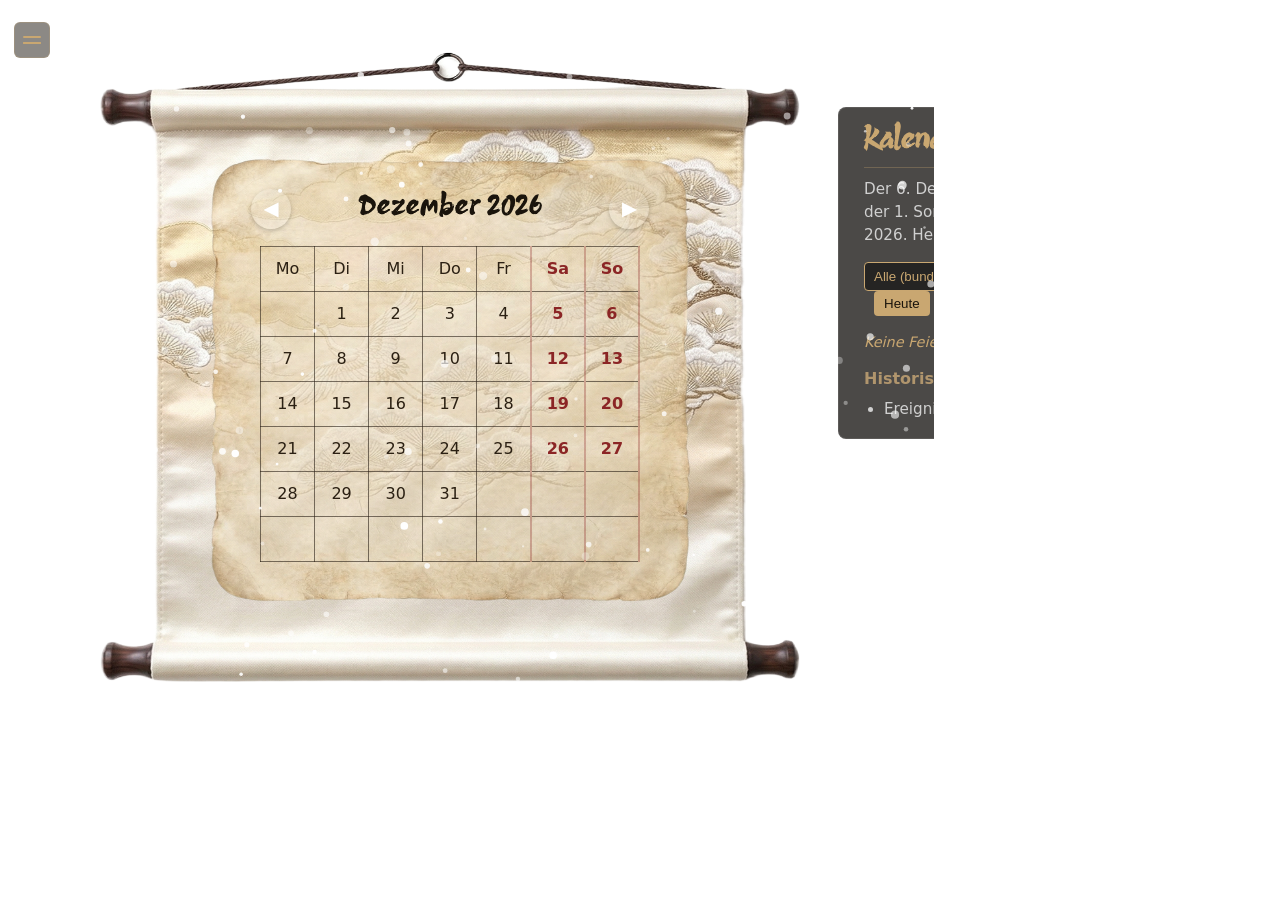
==== commit 85c84cf4: "update" ====
--- a/index.html
+++ b/index.html
@@ -5,7 +5,7 @@
     <meta name="viewport" content="width=device-width, initial-scale=1.0" />
     <title>Kalenderblatt</title>
 
-    <!-- CSS-Dateien: aufgeteilt nach Bereichen -->
+    <!-- CSS -->
     <link rel="stylesheet" href="styles/global.css" />
     <link rel="stylesheet" href="styles/sidebar.css" />
     <link rel="stylesheet" href="styles/calendar-unit.css" />
@@ -14,47 +14,45 @@
   </head>
 
   <body>
-    <!-- Haupt-Container: Flexbox, Sidebar links + Content rechts -->
+    <!-- app -->
     <div class="app">
 
-      <!-- Button um die Sidebar ein/auszublenden. Bleibt immer sichtbar. -->
+      <!-- Sidebar Toggle -->
       <button id="sidebar-toggle-button" class="sidebar-toggle" onclick="toggleSidebar()" aria-label="Sidebar"></button>
 
-      <!-- ==================== SIDEBAR ==================== -->
-      <!-- Sidebar startet versteckt, Standard-Layout ist horizontal -->
+      <!-- Sidebar -->
       <aside class="sidebar sidebar--hidden">
         <nav class="sidebar__nav">
-          <!-- Titel in Deutsch und Japanisch -->
+          <!-- Titel -->
           <span class="sidebar__title sidebar__title--german">Kalender</span>
           <span class="sidebar__title sidebar__title--japanese">カレンダー</span>
         </nav>
 
-        <!-- Info-Karten: Jede Karte nutzt info_field.png als Hintergrund.
-             Inhalt wird dynamisch von script.js per renderSidebarInfoCards() befüllt. -->
+        <!-- Info-Karten -->
         <div class="sidebar__info-cards" id="sidebar-info-cards">
         </div>
       </aside>
 
-      <!-- ==================== HAUPTBEREICH ==================== -->
+      <!-- Content -->
       <main class="content" id="main-area">
 
-        <!-- Kalender-Unit: Rolle + Pergament + Kalender als feste Einheit -->
+        <!-- Unit -->
         <div class="calendar-unit">
           <div class="calendar-unit__roll" id="calendar-roll-area"></div>
           <div class="calendar-unit__parchment"></div>
           <div class="calendar-unit__calendar" id="calendar-area">
-            <!-- Wird von script.js per generateCalendarHtml(true) befüllt -->
+            <!-- calendar-area -->
           </div>
         </div>
 
-        <!-- Info-Box unter dem Kalender -->
+        <!-- Info -->
         <section class="content__info" id="content-info">
           <h1 class="content__title" id="content-title">Kalenderblatt</h1>
 
-          <!-- Hier kommt der dynamische Infotext rein (Wochentag, der wievielte, usw.) -->
+          <!-- Intro -->
           <p class="content__intro" id="content-intro"></p>
 
-          <!-- Bundesland-Dropdown + Feiertage-Toggle -->
+          <!-- Dropdown + Buttons -->
           <div style="margin-bottom: 15px;">
             <select id="state-select" onchange="changeStateSelection()" style="padding: 5px; background: rgba(0,0,0,0.5); color: #c9a771; border: 1px solid #c9a771; border-radius: 4px;">
               <option value="ALLE">Alle (bundesweit)</option>
@@ -83,19 +81,19 @@
             </button>
           </div>
 
-          <!-- Feiertagsliste für den aktuellen Monat -->
+          <!-- Feiertage -->
           <div id="holiday-list" style="margin-bottom: 15px; font-size: 0.9rem; color: #c9a771; line-height: 1.6;"></div>
 
-          <!-- Historische Ereignisse (dynamisch per Wikidata API aus history.js) -->
+          <!-- History -->
           <h2 class="content__subtitle" id="history-title">Historische Ereignisse</h2>
           <ul class="content__events" id="history-events-list">
-            <!-- Wird von history.js per loadHistoricalEvents() befüllt -->
+            <!-- history-events-list -->
           </ul>
         </section>
       </main>
     </div>
 
-    <!-- Scripts: Reihenfolge wichtig (Abhängigkeiten) -->
+    <!-- Scripts -->
     <script src="js/config.js"></script>
     <script src="js/date-utils.js"></script>
     <script src="js/utils.js"></script>
--- a/styles/global.css
+++ b/styles/global.css
@@ -1,45 +1,40 @@
-/* =========================================================
-   GLOBAL.CSS – Grundlegende Einstellungen für die ganze Seite
-   ========================================================= */
+/* Global */
 
-
-/* =========================================================
-   JAPANISCHE SCHRIFTART LADEN
-   ========================================================= */
-
-/* Die "Osake" Schriftart liegt im Ordner japan-font/.
-   Ich lade sie hier, damit ich sie überall nutzen kann.
-   font-display: swap sorgt dafür, dass der Text sofort
-   mit einer Ersatzschrift angezeigt wird, bis Osake geladen ist. */
+/* SCHRIFTARTEN (Osake, Amanojaku) */
 @font-face {
-  font-family: 'Osake';
-  src: url('../japan-font/Osake.otf') format('opentype'),
-       url('../japan-font/Osake.ttf') format('truetype');
+  font-family: "Osake";
+  src:
+    url("../japan-font/Osake.otf") format("opentype"),
+    url("../japan-font/Osake.ttf") format("truetype");
   font-weight: normal;
   font-style: normal;
   font-display: swap;
 }
 
+@font-face {
+  font-family: "Amanojaku";
+  src: url("../japan-font/amanojaku.otf") format("opentype");
+  font-weight: normal;
+  font-style: normal;
+  /* swap */
+  font-display: swap;
+}
 
-/* =========================================================
-   HTML UND BODY – GRUNDEINSTELLUNGEN
-   ========================================================= */
-
-/* Die Seite soll genau den Bildschirm füllen, ohne Scrollen.
-   100vh = komplette Bildschirmhöhe.
-   overflow: hidden verhindert Scrollbalken. */
+/* 100vh, overflow hidden */
 html,
 body {
   height: 100vh;
   overflow: hidden;
   margin: 0;
-  font-family: "Segoe UI", system-ui, -apple-system, sans-serif;
+  font-family:
+    "Segoe UI",
+    system-ui,
+    -apple-system,
+    sans-serif;
   color: #2c3e50;
 }
 
-/* Hintergrund-Einstellungen für den Body.
-   Das eigentliche Bild wird per JavaScript gesetzt,
-   hier definiere ich nur wie es dargestellt wird. */
+/* Hintergrund aus JS */
 body {
   background-size: cover;
   background-position: center;
@@ -47,14 +42,7 @@
   background-attachment: fixed;
 }
 
-
-/* =========================================================
-   APP-CONTAINER – FLEX-LAYOUT
-   ========================================================= */
-
-/* .app ist der Haupt-Container im HTML.
-   display: flex sorgt dafür, dass Sidebar und Content
-   nebeneinander angezeigt werden (horizontal). */
+/* app Flex */
 .app {
   display: flex;
   justify-content: flex-start;
@@ -64,19 +52,12 @@
   padding: 0;
 }
 
-/* main-Reset: Browser setzen oft Margin – das verursacht den linken Abstand */
+/* main: Margin-Reset */
 main.content {
   margin: 0 !important;
 }
 
-
-/* =========================================================
-   TABELLEN-RESET
-   ========================================================= */
-
-/* Damit die Kalender-Tabellen keine doppelten Ränder haben
-   und standardmäßig keine Borders anzeigen.
-   Die eigentlichen Borders setze ich dann gezielt in calendar.css */
+/* Tabellen borders in calendar.css */
 table {
   border-collapse: collapse;
 }
--- a/styles/sidebar.css
+++ b/styles/sidebar.css
@@ -1,20 +1,10 @@
-/* =========================================================
-   SIDEBAR.CSS – Linke Sidebar mit Titel und Mini-Kalender
-   ========================================================= */
+/* Sidebar */
 
-
-/* =========================================================
-   SIDEBAR CONTAINER
-   ========================================================= */
-
-/* Die Sidebar hat eine feste Breite von 350px.
-   Das Hintergrundbild ist die sidebar1.png Grafik (Holz/Papier-Look).
-   Padding oben/unten brauche ich damit der Inhalt
-   nicht in die Holzstäbe der Grafik reinragt. */
+/* SIDEBAR CONTAINER */
 .sidebar {
   width: 350px;
   min-width: 350px;
-  background-image: url('../layout_pictures/sidebar1.png');
+  background-image: url("../layout_pictures/sidebar1.png");
   background-size: 100% 100%;
   background-position: top left;
   background-repeat: no-repeat;
@@ -30,13 +20,7 @@
   border-radius: 0;
 }
 
-
-/* =========================================================
-   NAVIGATION (TITEL-BEREICH)
-   ========================================================= */
-
-/* Oben in der Sidebar steht der Titel.
-   Die dünne Linie unten trennt den Titel vom Kalender. */
+/* TITEL-BEREICH */
 .sidebar__nav {
   padding: 0 0 16px 0;
   border-bottom: 1px solid rgba(255, 255, 255, 0.08);
@@ -44,45 +28,38 @@
   z-index: 1;
 }
 
-
-/* =========================================================
-   TITEL-STYLING (DEUTSCH + JAPANISCH)
-   ========================================================= */
-
-/* Beide Titel nutzen die Osake-Schriftart.
-   Der deutsche steht links, der japanische rechts. */
+/* Osake */
 .sidebar__title {
   font-size: 2.5rem;
   font-weight: 700;
   color: #2c3e50;
   letter-spacing: 0.05em;
   text-shadow: 1px 1px 2px rgba(255, 255, 255, 0.5);
-  font-family: 'Osake', "Segoe UI", system-ui, -apple-system, sans-serif;
+  font-family:
+    "Osake",
+    "Segoe UI",
+    system-ui,
+    -apple-system,
+    sans-serif;
   margin: 0;
   display: block;
 }
 
-/* "Kalender" linksbündig */
+/* links */
 .sidebar__title--german {
   text-align: left;
   padding-left: 20px;
   margin-bottom: 8px;
 }
 
-/* "カレンダー" rechtsbündig */
+/* rechts */
 .sidebar__title--japanese {
   text-align: right;
   padding-right: 20px;
   margin-top: 0;
 }
 
-
-/* =========================================================
-   INFO-KARTEN CONTAINER
-   ========================================================= */
-
-/* Die Karten werden untereinander gestapelt.
-   Padding oben damit sie nicht am Titel kleben. */
+/* INFO-KARTEN CONTAINER */
 .sidebar__info-cards {
   flex: 1;
   display: flex;
@@ -94,16 +71,9 @@
   overflow-y: auto;
 }
 
-
-/* =========================================================
-   EINZELNE INFO-KARTE
-   ========================================================= */
-
-/* Jede Karte nutzt info_field.png als Hintergrund (Bild-in-Bild).
-   Das Bild wird auf die volle Kartengröße gestreckt.
-   Box-Shadow für den 3D-Effekt / Schattierung. */
+/* Karte */
 .sidebar__info-card {
-  background-image: url('../layout_pictures/info_field.png');
+  background-image: url("../layout_pictures/info_field.png");
   background-size: 100% 100%;
   background-repeat: no-repeat;
   background-position: center;
@@ -115,12 +85,7 @@
   min-height: 42px;
 }
 
-/* =========================================================
-   LABEL (ÜBERSCHRIFT DER KARTE)
-   ========================================================= */
-
-/* Klein, dezent, fast wie ein Untertitel.
-   Dunkle Farbe damit es auf dem Papier-Hintergrund lesbar ist. */
+/* Label */
 .sidebar__info-card-label {
   font-size: 0.75rem;
   font-weight: 700;
@@ -130,30 +95,17 @@
   font-family: "Segoe UI", system-ui, sans-serif;
 }
 
-
-/* =========================================================
-   VALUE (WERT / INHALT DER KARTE)
-   ========================================================= */
-
-/* Der eigentliche Inhalt: dunkel, klar lesbar,
-   in der Osake-Schrift für den Japan-Look. */
+/* Value */
 .sidebar__info-card-value {
-  font-size: 1.1rem;
+  font-size: 1rem;
   font-weight: 600;
   color: #1a140c;
-  font-family: 'Osake', "Segoe UI", system-ui, sans-serif;
+  font-family: "Amanojaku", "Segoe UI", system-ui, sans-serif;
   line-height: 1.4;
   letter-spacing: 0.3px;
 }
 
-
-/* =========================================================
-   SIDEBAR VERSTECKEN
-   ========================================================= */
-
-/* Wenn die Sidebar ausgeblendet wird, schiebe ich sie
-   nach links raus. Die Transition sorgt für eine
-   saubere Animation statt hartem Verschwinden. */
+/* Sidebar versteckt */
 .sidebar--hidden {
   width: 0 !important;
   min-width: 0 !important;
@@ -165,18 +117,15 @@
 }
 
 .sidebar {
-  transition: width 0.3s ease, min-width 0.3s ease,
-              padding 0.3s ease, margin 0.3s ease,
-              opacity 0.3s ease;
+  transition:
+    width 0.3s ease,
+    min-width 0.3s ease,
+    padding 0.3s ease,
+    margin 0.3s ease,
+    opacity 0.3s ease;
 }
 
-
-/* =========================================================
-   SIDEBAR-TOGGLE-BUTTON
-   ========================================================= */
-
-/* Drei horizontale Linien (Hamburger-Stil), dezent und elegant.
-   Passt zum Japan-Theme mit Gold auf dunklem Grund. */
+/* Toggle */
 .sidebar-toggle {
   position: fixed;
   top: 22px;
@@ -200,8 +149,7 @@
   backdrop-filter: blur(6px);
 }
 
-/* Drei Striche per Pseudo-Element + innerer Span simulieren.
-   Stattdessen nutze ich box-shadow auf einem einzigen Element. */
+/* 3 Striche */
 .sidebar-toggle::before,
 .sidebar-toggle::after {
   content: "";
@@ -232,8 +180,7 @@
   box-shadow: 0 6px 0 #d4b88a;
 }
 
-/* Wenn Sidebar offen: mittlerer Strich verschwindet,
-   oberer und unterer drehen sich zum X. */
+/* Offen = X aus den Strichen */
 .sidebar-toggle--active::before {
   transform: rotate(45deg) translate(2px, 2px);
   box-shadow: none;
--- a/styles/calendar-unit.css
+++ b/styles/calendar-unit.css
@@ -1,14 +1,6 @@
-/* =========================================================
-   CALENDAR-UNIT.CSS – Fixe Einheit: Rolle + Pergament + Kalender
-   Ein Element, feste Größe. Bewegt man eins, bewegt sich alles mit.
-   Breite hier ändern – der linke Rand bleibt fix (align-self: flex-start).
-   ========================================================= */
+/* Unit – Rolle + Pergament + Kalender */
 
-
-/* Die Kalender-Unit: feste Größe, immer links ausgerichtet.
-   flex-shrink: 0 verhindert Schrumpfen – Abstand zur linken Wand bleibt. */
-
-  .calendar-unit {
+.calendar-unit {
   flex-shrink: 0;
   flex-grow: 0;
   width: var(--calendar-unit-width);
@@ -24,21 +16,21 @@
   box-sizing: border-box;
 }
 
-/* Schicht 1: Monats-Rolle (Hintergrund, per JS gesetzt) */
+/* Rolle (JS setzt Bild) */
 .calendar-unit__roll {
   position: absolute;
   top: 0;
   left: 0;
   right: 0;
   bottom: 0;
-  background-image: url('../layout_pictures/kalender-style.png');
+  background-image: url("../layout_pictures/kalender-style.png");
   background-size: 100% 100%;
   background-position: center;
   background-repeat: no-repeat;
   z-index: 0;
 }
 
-/* Schicht 2: Pergament-Overlay – fix auf der Rolle */
+/* Pergament */
 .calendar-unit__parchment {
   position: absolute;
   top: 52%;
@@ -46,16 +38,16 @@
   transform: translate(-50%, -50%);
   width: 520px;
   height: 480px;
-  background-image: url('../layout_pictures/parchment_sheet.png');
+  background-image: url("../layout_pictures/parchment_sheet.png");
   background-size: 100% 100%;
   background-position: center;
   background-repeat: no-repeat;
-  opacity: 0.5;
+  opacity: 0.7;
   pointer-events: none;
   z-index: 1;
 }
 
-/* Schicht 3: Kalender – fix auf dem Pergament */
+/* Kalender */
 .calendar-unit__calendar {
   position: relative;
   z-index: 2;
--- a/styles/calendar.css
+++ b/styles/calendar.css
@@ -1,15 +1,6 @@
-/* =========================================================
-   CALENDAR.CSS – Hauptkalender, Navigation und Tages-Styling
-   ========================================================= */
-
-
-/* =========================================================
-   CONTENT-BEREICH (RECHTE SEITE)
-   ========================================================= */
-
-/* Standard-Layout (Sidebar geschlossen): Kalender ganz links,
-   Rolle + Pergament bündig zum linken Rand.
-   max-width: 72% hält alles links vom Ninja/Samurai. */
+/* Kalender */
+
+/* CONTENT-BEREICH (max-width 72% = links vom Ninja) */
 .content {
   flex: 1 1 0;
   min-width: 0;
@@ -29,23 +20,17 @@
   transition: all 0.3s ease;
 }
 
-/* Kalender-Rolle hat jetzt eine feste Breite direkt
-   in der Basis-Klasse, daher keine Überschreibung nötig. */
-
-/* Info-Box rechts neben dem Kalender, ein Stück weiter unten.
-   min-width verhindert Quetschen der Ereignistexte; flex: 1 nutzt verfügbaren Platz. */
+/* Info-Box rechts */
 .content .content__info {
   flex: 1;
   min-width: 380px;
   max-width: 1000px;
-  margin-top: 80px;
+  margin-top: 95px;
   height: calc(60vh - 250px);
   overflow-y: auto;
 }
 
-/* Wenn die Sidebar sichtbar ist, wechselt das Layout
-   auf vertikal (Kalender oben, Info unten) und wird schmaler,
-   damit die Sidebar Platz hat. */
+/* Sidebar an: Layout vertikal, schmaler */
 .content--with-sidebar {
   max-width: 45%;
   flex-direction: column;
@@ -54,10 +39,7 @@
   gap: 0;
 }
 
-/* Im Sidebar-Modus: Kalender-Rolle hat die gleiche feste Größe
-   aus der Basis-Klasse, keine Überschreibung nötig. */
-
-/* Im Sidebar-Modus: Info-Box unter dem Kalender, kein margin-top */
+/* Sidebar-Modus: Info unter Kalender */
 .content--with-sidebar .content__info {
   max-width: none;
   margin-top: 0;
@@ -66,13 +48,7 @@
   flex: 1;
 }
 
-
-/* =========================================================
-   NAVIGATIONS-BUTTONS (PFEILE ◀ ▶)
-   ========================================================= */
-
-/* Die runden Pfeil-Buttons links und rechts vom Monatsnamen.
-   Halbtransparenter weißer Hintergrund mit Hover-Effekt. */
+/* NAVIGATIONS-BUTTONS (PFEILE) */
 .calendar-nav-button {
   width: 40px;
   height: 40px;
@@ -93,34 +69,25 @@
   line-height: 1;
 }
 
-/* Beim Hover wird der Button heller und etwas größer */
+/* Hover: heller, größer */
 .calendar-nav-button:hover {
   background: rgba(255, 255, 255, 0.4);
   transform: scale(1.15);
   box-shadow: 0 3px 8px rgba(0, 0, 0, 0.3);
 }
 
-/* Beim Klicken kurz kleiner (Feedback-Effekt) */
+/* Active: kurz kleiner */
 .calendar-nav-button:active {
   transform: scale(0.95);
 }
 
-
-/* Kalender-Unit liegt in calendar-unit.css.
-   Der Container .content hält die Unit links (align-items: flex-start). */
-
-/* Margin für die Kalender-Unit (Rolle + Pergament + Kalender) */
+/* Margin für Kalender-Unit */
 .content .calendar-unit {
   margin-bottom: 15px;
   align-self: flex-start;
 }
 
-
-/* =========================================================
-   MAIN-KALENDER TABELLE
-   ========================================================= */
-
-/* Die Tabelle selbst: transparent, damit das Pergament durchscheint. */
+/* MAIN-KALENDER TABELLE */
 .calendar-unit__calendar .calendar--main,
 .content .calendar--main {
   font-size: 1rem;
@@ -138,13 +105,7 @@
   height: 320px;
 }
 
-
-/* =========================================================
-   BASIS-STIL FÜR ALLE ZELLEN IM MAIN-KALENDER
-   ========================================================= */
-
-/* Grundeinstellungen für alle th und td Zellen.
-   Dunkle Schrift auf transparentem Hintergrund. */
+/* BASIS ZELLEN */
 .content .calendar--main th,
 .content .calendar--main td {
   padding: 2px 4px;
@@ -166,12 +127,7 @@
   height: calc(100% / 6);
 }
 
-
-/* =========================================================
-   HEADER-ZEILEN IM MAIN-KALENDER
-   ========================================================= */
-
-/* Erste Zeile = Monatsname + Jahr (groß) */
+/* HEADER (Monatsname, Wochentage) */
 .content .calendar--main thead tr:first-child th {
   background: transparent;
   color: #1a140c;
@@ -183,8 +139,7 @@
   letter-spacing: 0.5px;
 }
 
-/* Wenn Navigation da ist, hat die Header-Zelle keinen Border
-   und nutzt Flexbox für die Positionierung */
+/* Header mit Nav: kein Border, Flexbox */
 .content .calendar--main thead tr:first-child th.calendar-header-cell {
   border: none;
   padding: 15px 10px;
@@ -192,7 +147,7 @@
   position: relative;
 }
 
-/* Flex-Container für Pfeile und Monatsname */
+/* Pfeile + Monat */
 .calendar-header-flex {
   display: flex;
   justify-content: center;
@@ -201,17 +156,17 @@
   position: relative;
 }
 
-/* Monatsname in der Osake-Schrift, mittig */
+/* Monatsname */
 .calendar-header-flex .month-header {
   font-size: 1.4rem;
   font-weight: 700;
-  font-family: 'Osake', Arial, sans-serif;
+  font-family: "Amanojaku", Arial, sans-serif;
   color: #1a140c;
   white-space: nowrap;
   letter-spacing: 1px;
 }
 
-/* Pfeile per position: absolute nach außen schieben */
+/* Pfeile nach außen (absolute) */
 .calendar-header-flex .calendar-nav-button {
   position: absolute;
   top: 50%;
@@ -226,7 +181,7 @@
   right: -20px;
 }
 
-/* Zweite Zeile = Wochentage (MO, DI, MI, ...) */
+/* Wochentage */
 .content .calendar--main thead tr:last-child th {
   background: transparent;
   color: #1a140c;
@@ -241,36 +196,23 @@
   width: calc(100% / 7);
 }
 
-
-/* =========================================================
-   TAGESZELLEN IM MAIN-KALENDER
-   ========================================================= */
-
-/* Tage werden in der Osake-Schrift angezeigt.
-   7 gleich große Spalten. */
+/* Tage */
 .content .calendar--main tbody td {
   color: #2b2013;
   font-size: 1.05rem;
   transition: all 0.2s ease;
-  font-family: 'Osake', Arial, sans-serif;
+  font-family: "Amanojaku", Arial, sans-serif;
   text-shadow: none;
   width: calc(100% / 7);
   position: relative;
 }
 
-/* Tage mit Inhalt bekommen einen Pointer-Cursor */
+/* Tage mit Inhalt = pointer */
 .content .calendar--main tbody td:not(:empty) {
   cursor: pointer;
 }
 
-
-/* =========================================================
-   WOCHENENDEN (SAMSTAG + SONNTAG)
-   ========================================================= */
-
-/* Wochenenden in dunklem Rot (#8b2525) hervorheben.
-   Gilt für Header (th) und Tageszellen (td).
-   Beide Kalender: Main + Sidebar. */
+/* WOCHENENDEN */
 .content .calendar--main th.saturday,
 .content .calendar--main td.saturday,
 .sidebar .calendar--sidebar th.saturday,
@@ -289,7 +231,7 @@
   font-weight: bold;
 }
 
-/* Wochenenden-Spalten mit rotem Rand markieren */
+/* Sa/So Rand */
 .content .calendar--main th.saturday,
 .content .calendar--main td.saturday,
 .sidebar .calendar--sidebar th.saturday,
@@ -306,13 +248,7 @@
   border-right: 2px solid rgba(139, 37, 37, 0.3);
 }
 
-
-/* =========================================================
-   VORMONATS- UND FOLGEMONATSZAHLEN
-   ========================================================= */
-
-/* Falls ich mal Tage vom Vor-/Folgemonat anzeige,
-   sollen die ganz dezent sein. */
+/* Vor-/Folgemonat */
 .content .calendar--main td.other-month {
   color: rgba(43, 32, 19, 0.25);
   font-weight: normal;
@@ -323,21 +259,14 @@
   color: rgba(139, 37, 37, 0.2);
 }
 
-
-/* =========================================================
-   LEERE ZELLEN
-   ========================================================= */
-
-/* Leere Zellen vor dem 1. und nach dem letzten Tag.
-   Kein Klick-Zeiger, sonst denkt man da ist was. */
+/* Leere Zellen */
 .content .calendar--main td.empty-cell,
 .sidebar .calendar--sidebar td.empty-cell {
   background: transparent;
   cursor: default;
 }
 
-/* Wochenenden-Rand auch bei leeren Zellen beibehalten
-   damit die Spalte durchgängig markiert ist */
+/* Sa/So-Rand auch bei leeren Zellen */
 .content .calendar--main td.empty-cell.saturday,
 .content .calendar--main td.empty-cell.sunday,
 .sidebar .calendar--sidebar td.empty-cell.saturday,
@@ -346,14 +275,7 @@
   border-right: 2px solid rgba(139, 37, 37, 0.3);
 }
 
-
-/* =========================================================
-   FEIERTAGE IM KALENDER MARKIEREN
-   ========================================================= */
-
-/* Feiertage bekommen einen roten Hintergrund
-   und einen inneren Rand (box-shadow inset).
-   So sieht man sie sofort. */
+/* FEIERTAGE */
 .content .calendar--main td.holiday,
 .sidebar .calendar--sidebar td.holiday {
   background: rgba(139, 37, 37, 0.35);
@@ -362,14 +284,7 @@
   box-shadow: inset 0 0 0 2px rgba(139, 37, 37, 0.6);
 }
 
-
-/* =========================================================
-   HEUTIGES DATUM MARKIEREN (ENSŌ-KREIS)
-   ========================================================= */
-
-/* Das heutige Datum bekommt einen Ensō-Kreis (禅)
-   als Markierung. Der Kreis liegt per ::before
-   hinter der Tageszahl. */
+/* HEUTIGES DATUM (Ensō) */
 .content .calendar--main td.today,
 .sidebar .calendar--sidebar td.today {
   position: relative;
@@ -385,7 +300,7 @@
   transform: translate(-50%, -45%);
   width: 45px;
   height: 45px;
-  background-image: url('../layout_pictures/enso.png');
+  background-image: url("../layout_pictures/enso.png");
   background-size: contain;
   background-repeat: no-repeat;
   background-position: center;
@@ -400,16 +315,7 @@
   transform: translate(-50%, -45%);
 }
 
-
-/* =========================================================
-   AUSGEWÄHLTER TAG (SCHWARZER ENSŌ-KREIS)
-   ========================================================= */
-
-/* Wenn ich einen anderen Tag als heute anklicke,
-   bekommt dieser den schwarzen Ensō-Kreis (enso_black.png).
-   mix-blend-mode: multiply sorgt dafür, dass der weiße
-   Hintergrund vom PNG verschwindet und nur der Pinselstrich
-   auf dem Papier sichtbar ist. */
+/* AUSGEWÄHLTER TAG (schwarzer Ensō) */
 .content .calendar--main td.selected {
   position: relative;
   z-index: 1;
@@ -423,7 +329,7 @@
   transform: translate(-50%, -50%);
   width: 38px;
   height: 38px;
-  background-image: url('../layout_pictures/enso_black.png');
+  background-image: url("../layout_pictures/enso_black.png");
   background-size: contain;
   background-repeat: no-repeat;
   background-position: center;
@@ -432,14 +338,7 @@
   mix-blend-mode: multiply;
 }
 
-
-/* =========================================================
-   HOVER-EFFEKT
-   ========================================================= */
-
-/* Der Hover-Effekt kommt am Ende, damit er alle anderen
-   Farben überschreibt. Tage werden beim Hover
-   leicht vergrößert und fetter. */
+/* Hover */
 .content .calendar--main td:hover:not(.empty-cell) {
   cursor: pointer;
   transform: scale(1.05);
@@ -450,5 +349,7 @@
 }
 
 .content .calendar--main td {
-  transition: background-color 0.2s ease, transform 0.2s ease;
-}
+  transition:
+    background-color 0.2s ease,
+    transform 0.2s ease;
+}
--- a/styles/info-box.css
+++ b/styles/info-box.css
@@ -1,15 +1,6 @@
-/* =========================================================
-   INFO-BOX.CSS – Info-Bereich unter dem Kalender
-   ========================================================= */
+/* Info-Box */
 
-
-/* =========================================================
-   INFO-BOX CONTAINER
-   ========================================================= */
-
-/* Glasmorphismus-Effekt: dunkler halbtransparenter Hintergrund
-   mit blur-Filter. Dadurch scheint das Hintergrundbild
-   leicht durch und es sieht edel aus. */
+/* CONTAINER (Glasmorphismus) */
 .content__info {
   background: rgba(15, 12, 10, 0.75);
   backdrop-filter: blur(5px);
@@ -21,13 +12,7 @@
   margin-bottom: 20px;
 }
 
-
-/* =========================================================
-   ÜBERSCHRIFT (KALENDERBLATT + MONAT)
-   ========================================================= */
-
-/* Alt-Gold/Bronze Farbe (#c9a771) passend zum Japan-Thema.
-   Die dünne Linie unten trennt die Überschrift vom Rest. */
+/* Titel */
 .content__title {
   margin: 0 0 10px 0;
   font-size: 1.5rem;
@@ -37,32 +22,30 @@
   padding-bottom: 8px;
   letter-spacing: -0.02em;
   line-height: 1.3;
-  font-family: 'Osake', "Segoe UI", system-ui, -apple-system, sans-serif;
+  font-family:
+    "Amanojaku",
+    "Segoe UI",
+    system-ui,
+    -apple-system,
+    sans-serif;
 }
 
-
-/* =========================================================
-   VERTIKALER TEXT (OPTIONAL)
-   ========================================================= */
-
-/* Falls ich irgendwo vertikalen japanischen Text brauche.
-   writing-mode: vertical-rl dreht den Text von oben nach unten. */
+/* VERTIKALER TEXT */
 .vertikaler-text {
   writing-mode: vertical-rl;
   text-orientation: upright;
-  font-family: 'Osake', "Segoe UI", system-ui, -apple-system, sans-serif;
+  font-family:
+    "Amanojaku",
+    "Segoe UI",
+    system-ui,
+    -apple-system,
+    sans-serif;
   font-size: 1.5rem;
   color: #2b2013;
   letter-spacing: 5px;
 }
 
-
-/* =========================================================
-   INTRO-TEXT (DATUM-BESCHREIBUNG)
-   ========================================================= */
-
-/* Der dynamische Text der beschreibt welcher Tag heute ist.
-   Helles Grau auf dunklem Hintergrund. */
+/* Intro */
 .content__intro {
   margin: 0 0 15px 0;
   font-size: 0.95rem;
@@ -70,12 +53,7 @@
   line-height: 1.5;
 }
 
-
-/* =========================================================
-   UNTERTITEL (HISTORISCHE EREIGNISSE)
-   ========================================================= */
-
-/* Etwas helleres Gold als die Hauptüberschrift. */
+/* Subtitle */
 .content__subtitle {
   margin: 0 0 10px 0;
   font-size: 1rem;
@@ -83,13 +61,7 @@
   color: #b0956d;
 }
 
-
-/* =========================================================
-   EREIGNIS-LISTE
-   ========================================================= */
-
-/* Die historischen Ereignisse als <ul>.
-   Gleiche Farbe wie der Intro-Text. */
+/* Events */
 .content__events {
   margin: 0 0 15px 0;
   padding-left: 20px;
@@ -98,24 +70,17 @@
   font-size: 0.95rem;
 }
 
-/* Abstand zwischen den einzelnen Ereignissen */
+/* Abstand */
 .content__events li {
   margin-bottom: 12px;
 }
 
-/* Letztes Element braucht keinen Abstand nach unten */
+/* letztes kein Abstand */
 .content__events li:last-child {
   margin-bottom: 0;
 }
 
-
-/* =========================================================
-   LADEANIMATION (SPINNER + PULSIERENDE PUNKTE)
-   ========================================================= */
-
-/* Container für die Ladeanimation.
-   Wird als <li> eingesetzt wenn die API lädt.
-   Kein Aufzählungszeichen, alles zentriert. */
+/* LADEANIMATION (SPINNER + PUNKTE) */
 .history-loader {
   list-style: none;
   display: flex;
@@ -127,9 +92,7 @@
   margin-left: -20px;
 }
 
-/* Drehender Kreis im Gold-Ton passend zum Japan-Theme.
-   Nur der obere Rand ist sichtbar (border-top),
-   der Rest ist fast unsichtbar → erzeugt den Spin-Effekt. */
+/* Spinner */
 .history-loader__spinner {
   width: 28px;
   height: 28px;
@@ -140,20 +103,22 @@
 }
 
 @keyframes historySpinnerRotate {
-  0%   { transform: rotate(0deg); }
-  100% { transform: rotate(360deg); }
+  0% {
+    transform: rotate(0deg);
+  }
+  100% {
+    transform: rotate(360deg);
+  }
 }
 
-/* Text neben dem Spinner */
+/* Text */
 .history-loader__text {
   color: #c9a771;
   font-size: 0.85rem;
   letter-spacing: 0.3px;
 }
 
-/* Drei Punkte die nacheinander aufleuchten.
-   Jeder Punkt bekommt eine leichte Verzögerung,
-   so entsteht ein Wellen-Effekt: . .. ... */
+/* Punkte */
 .history-loader__dots span {
   opacity: 0;
   animation: historyDotPulse 1.4s ease-in-out infinite;
@@ -173,6 +138,12 @@
 }
 
 @keyframes historyDotPulse {
-  0%, 80%, 100% { opacity: 0; }
-  40%           { opacity: 1; }
+  0%,
+  80%,
+  100% {
+    opacity: 0;
+  }
+  40% {
+    opacity: 1;
+  }
 }
